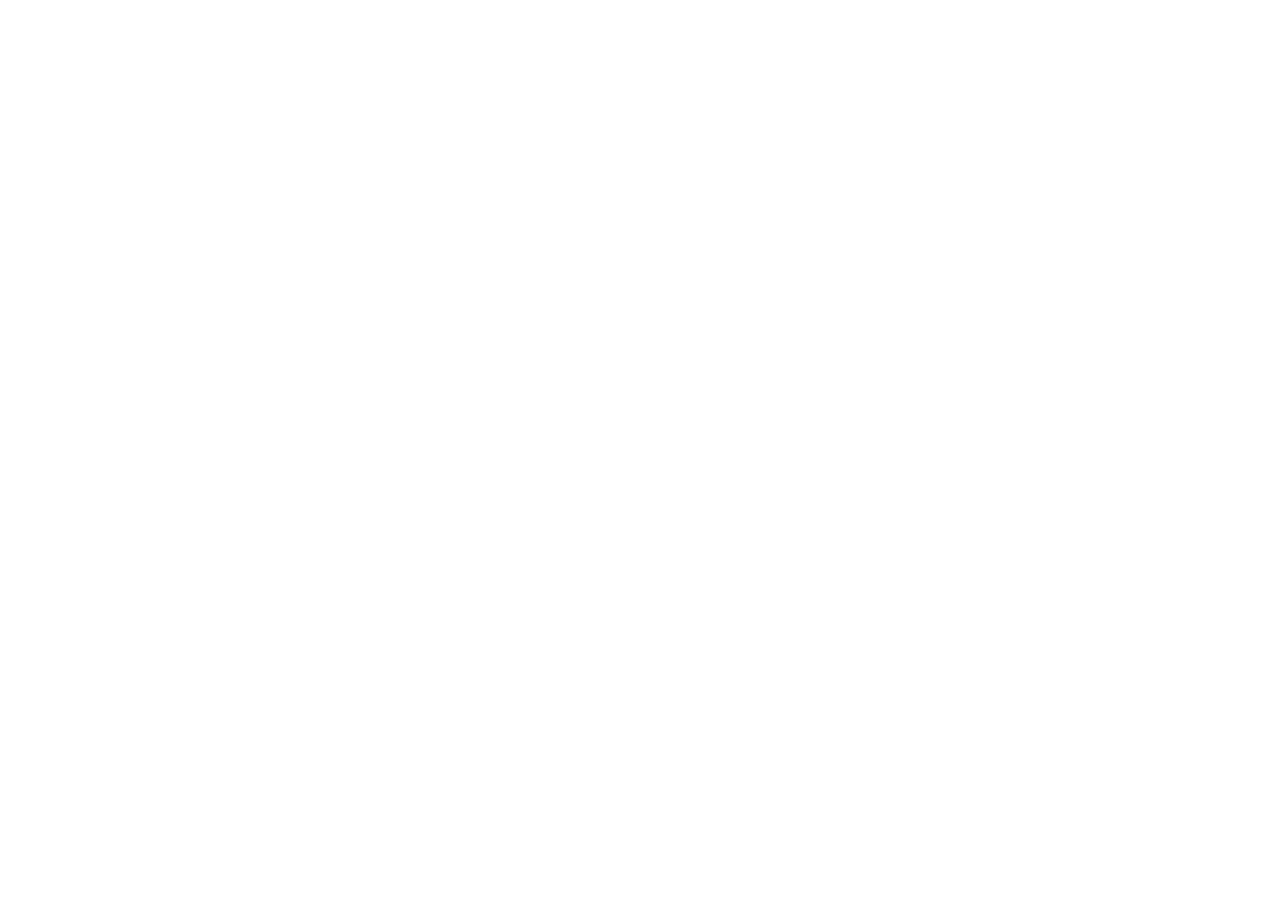
==== sign-up-form.html @ c52fcb31 "Initial commit" ====
<!doctype html>
<html lang="en">
  <head>
    <meta charset="UTF-8" />
    <meta name="viewport" content="width=device-width, initial-scale=1.0" />
    <title>Sign Up</title>
    <link rel="stylesheet" href="styles.css" />
  </head>
  <body></body>
</html>
---- styles.css ----
@font-face {
  /* https://www.joelcarrouche.com/fonts/norse */
  font-family: "norse-bold";
  src: url("fonts/Norse-Bold.woff2") format("woff2");
  font-style: normal;
  font-weight: normal;
  font-display: swap;
}
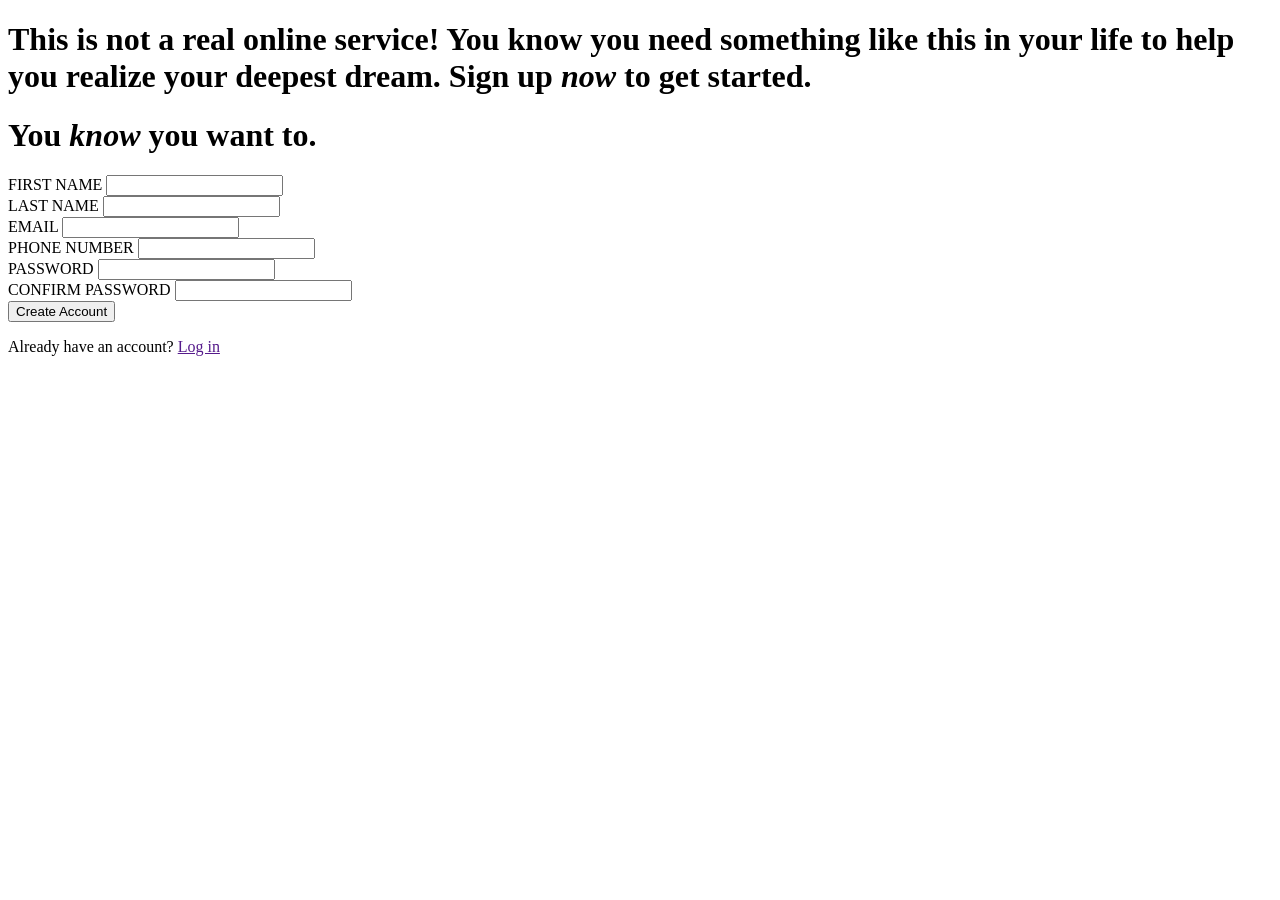
==== commit 940d0f45: "add html contents" ====
--- a/sign-up-form.html
+++ b/sign-up-form.html
@@ -6,5 +6,48 @@
     <title>Sign Up</title>
     <link rel="stylesheet" href="styles.css" />
   </head>
-  <body></body>
+  <body>
+    <header>
+      <h1>
+        This is not a real online service! You know you need something like this
+        in your life to help you realize your deepest dream. Sign up
+        <em>now</em> to get started.
+      </h1>
+      <h1>You <em>know</em> you want to.</h1>
+    </header>
+    <form id="sign-up" action="" method="get">
+      <div>
+        <label for="fname">FIRST NAME</label>
+        <input type="text" id="fname" name="first-name" required />
+      </div>
+      <div>
+        <label for="lname">LAST NAME</label>
+        <input type="text" id="lname" name="last-name" />
+      </div>
+      <div>
+        <label for="email">EMAIL</label>
+        <input type="email" id="email" name="email" required />
+      </div>
+      <div>
+        <label for="tel">PHONE NUMBER</label>
+        <input
+          type="tel"
+          id="tel"
+          name="phone-number"
+          pattern="[0-9]{10}"
+          required
+        />
+      </div>
+      <div>
+        <label for="pwd">PASSWORD</label>
+        <input type="password" name="password" id="pwd" required />
+      </div>
+      <div>
+        <label for="confirm-pwd">CONFIRM PASSWORD</label>
+        <input type="password" name="confirm-pwd" id="confirm-pwd" required />
+      </div>
+    </form>
+    <button type="submit" form="sign-up">Create Account</button>
+    <p>Already have an account? <a href="" target="_blank">Log in</a></p>
+  </body>
 </html>
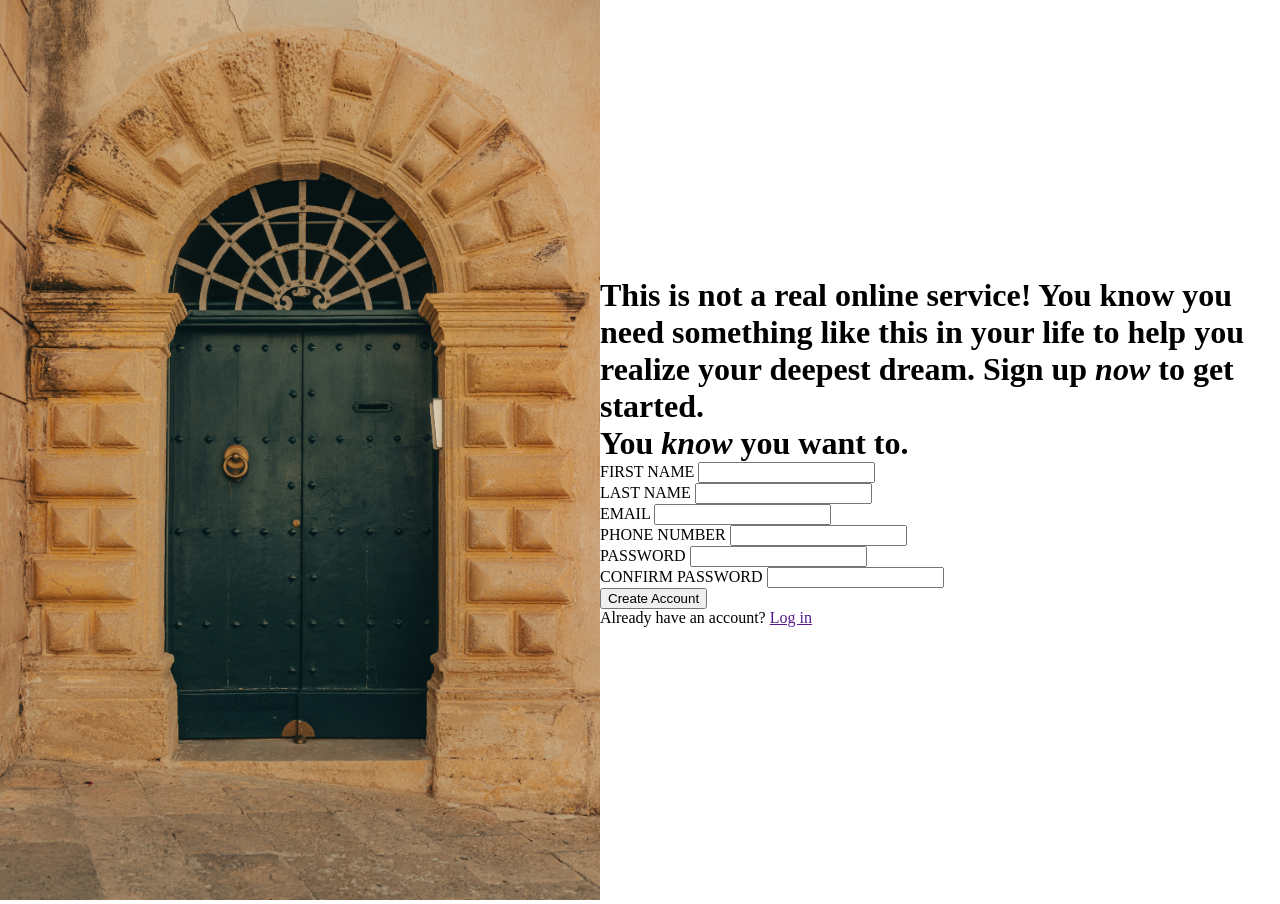
==== commit f0892a41: "add side image" ====
--- a/sign-up-form.html
+++ b/sign-up-form.html
@@ -7,47 +7,65 @@
     <link rel="stylesheet" href="styles.css" />
   </head>
   <body>
-    <header>
-      <h1>
-        This is not a real online service! You know you need something like this
-        in your life to help you realize your deepest dream. Sign up
-        <em>now</em> to get started.
-      </h1>
-      <h1>You <em>know</em> you want to.</h1>
-    </header>
-    <form id="sign-up" action="" method="get">
-      <div>
-        <label for="fname">FIRST NAME</label>
-        <input type="text" id="fname" name="first-name" required />
-      </div>
-      <div>
-        <label for="lname">LAST NAME</label>
-        <input type="text" id="lname" name="last-name" />
-      </div>
-      <div>
-        <label for="email">EMAIL</label>
-        <input type="email" id="email" name="email" required />
-      </div>
-      <div>
-        <label for="tel">PHONE NUMBER</label>
-        <input
-          type="tel"
-          id="tel"
-          name="phone-number"
-          pattern="[0-9]{10}"
-          required
+    <div class="container">
+      <div class="side-image">
+        <img
+          src="images/sir-simo-GZX8FQEV0qk-unsplash.jpg"
+          alt="pretty image of a door"
         />
       </div>
-      <div>
-        <label for="pwd">PASSWORD</label>
-        <input type="password" name="password" id="pwd" required />
+
+
+      
+      <div class="form-content">
+        <header>
+          <h1>
+            This is not a real online service! You know you need something like
+            this in your life to help you realize your deepest dream. Sign up
+            <em>now</em> to get started.
+          </h1>
+          <h1>You <em>know</em> you want to.</h1>
+        </header>
+        <form id="sign-up" action="" method="get">
+          <div>
+            <label for="fname">FIRST NAME</label>
+            <input type="text" id="fname" name="first-name" required />
+          </div>
+          <div>
+            <label for="lname">LAST NAME</label>
+            <input type="text" id="lname" name="last-name" />
+          </div>
+          <div>
+            <label for="email">EMAIL</label>
+            <input type="email" id="email" name="email" required />
+          </div>
+          <div>
+            <label for="tel">PHONE NUMBER</label>
+            <input
+              type="tel"
+              id="tel"
+              name="phone-number"
+              pattern="[0-9]{10}"
+              required
+            />
+          </div>
+          <div>
+            <label for="pwd">PASSWORD</label>
+            <input type="password" name="password" id="pwd" required />
+          </div>
+          <div>
+            <label for="confirm-pwd">CONFIRM PASSWORD</label>
+            <input
+              type="password"
+              name="confirm-pwd"
+              id="confirm-pwd"
+              required
+            />
+          </div>
+        </form>
+        <button type="submit" form="sign-up">Create Account</button>
+        <p>Already have an account? <a href="" target="_blank">Log in</a></p>
       </div>
-      <div>
-        <label for="confirm-pwd">CONFIRM PASSWORD</label>
-        <input type="password" name="confirm-pwd" id="confirm-pwd" required />
-      </div>
-    </form>
-    <button type="submit" form="sign-up">Create Account</button>
-    <p>Already have an account? <a href="" target="_blank">Log in</a></p>
+    </div>
   </body>
 </html>
--- a/styles.css
+++ b/styles.css
@@ -6,3 +6,14 @@
   font-weight: normal;
   font-display: swap;
 }
+* {
+  margin: 0;
+}
+.container {
+  display: flex;
+  align-items: center;
+}
+img {
+  
+  height: 100vh;
+}
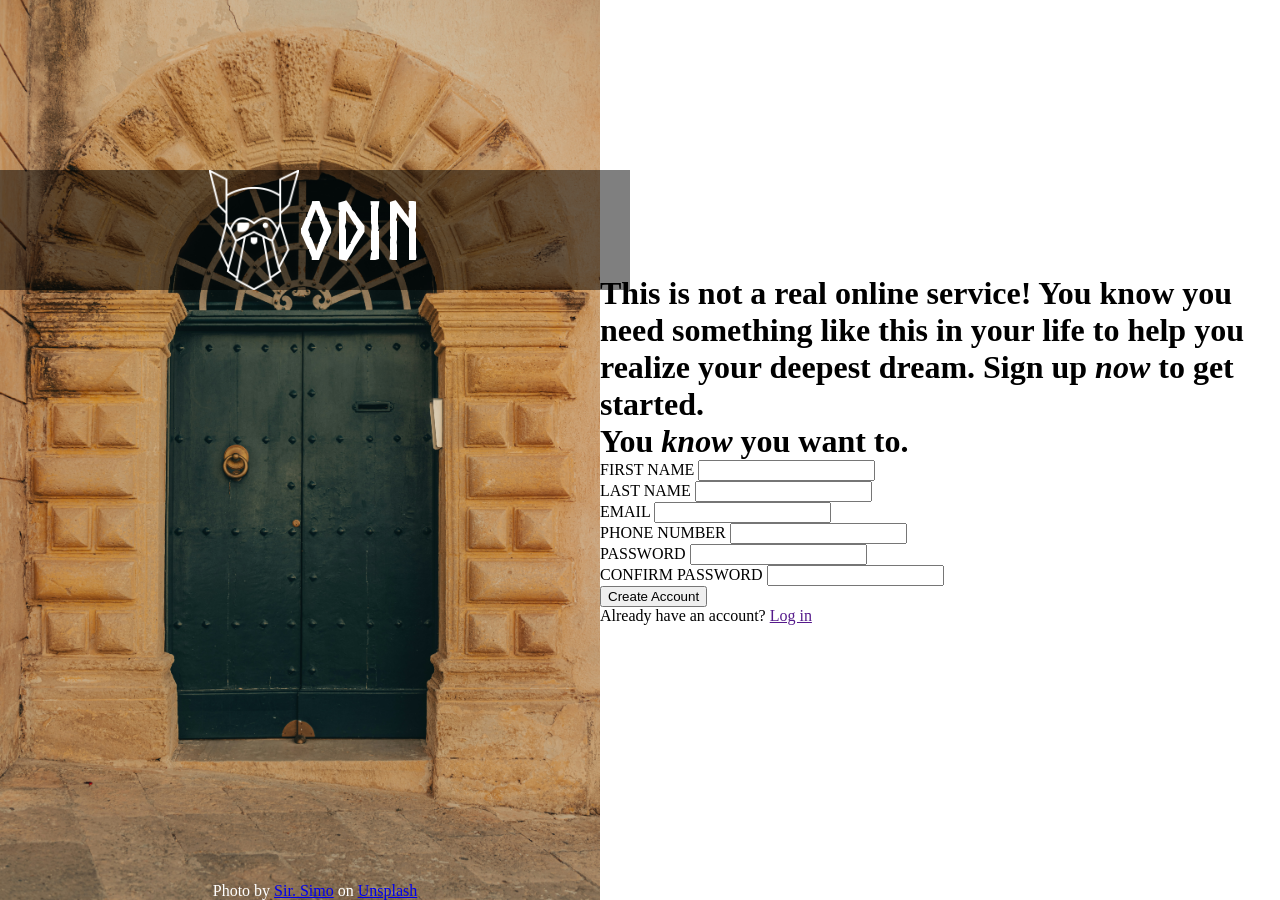
==== commit db75bd05: "add side bar styles" ====
--- a/sign-up-form.html
+++ b/sign-up-form.html
@@ -8,15 +8,23 @@
   </head>
   <body>
     <div class="container">
-      <div class="side-image">
+      <div class="side-bar">
         <img
+          class="side-image"
           src="images/sir-simo-GZX8FQEV0qk-unsplash.jpg"
           alt="pretty image of a door"
         />
+        <div class="logo">
+          <img src="images/odin-lined.png" alt="logo" />
+          <p class="logo-text">ODIN</p>
+        </div>
+        <p class="img-src">
+          Photo by&nbsp;
+          <a href="https://unsplash.com/@sirsimo" target="_blank">Sir. Simo</a
+          >&nbsp;on&nbsp;<a href="https://unsplash.com">Unsplash</a>
+        </p>
       </div>
 
-
-      
       <div class="form-content">
         <header>
           <h1>
--- a/styles.css
+++ b/styles.css
@@ -13,7 +13,36 @@
   display: flex;
   align-items: center;
 }
-img {
-  
+.side-bar {
   height: 100vh;
+  display: flex;
 }
+
+.logo {
+  display: flex;
+  align-items: center;
+  justify-content: center;
+  font-family: "norse-bold";
+  font-size: 5em;
+  background-color: rgba(0, 0, 0, 0.5);
+  width: 630px;
+  top: 5px;
+  position: absolute;
+  top: 170px;
+}
+.logo-text {
+  color: white;
+}
+.img-src {
+  display: flex;
+  align-items: center;
+  justify-content: center;
+  font-size: 1em;
+  width: 630px;
+  position: absolute;
+  bottom: 0px;
+  color: white;
+}
+.logo > img {
+  width: 90px;
+}
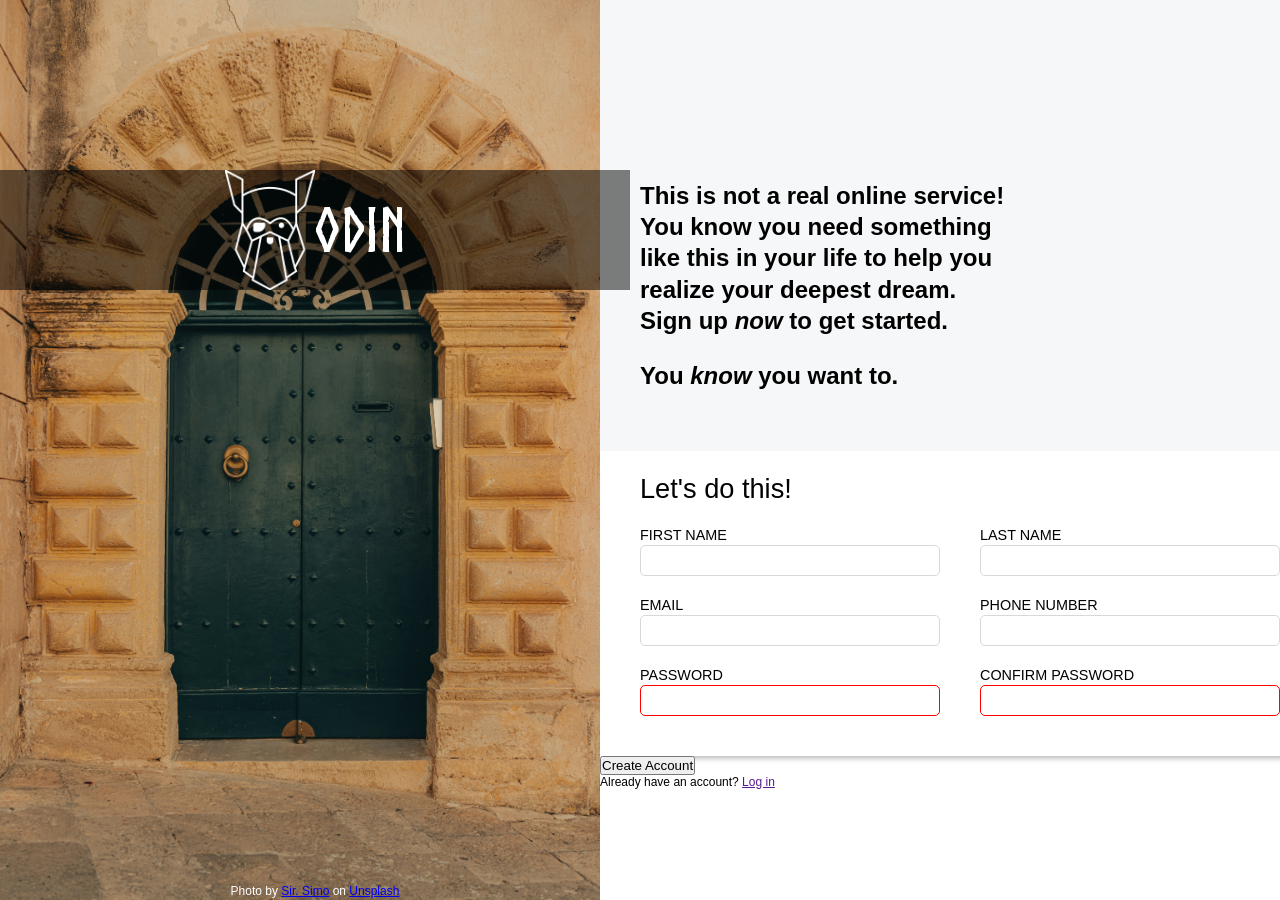
==== commit b48ab475: "add header and form styles" ====
--- a/sign-up-form.html
+++ b/sign-up-form.html
@@ -15,7 +15,7 @@
           alt="pretty image of a door"
         />
         <div class="logo">
-          <img src="images/odin-lined.png" alt="logo" />
+          <img class="odinlogo" src="images/odin-lined.png" alt="logo" />
           <p class="logo-text">ODIN</p>
         </div>
         <p class="img-src">
@@ -26,49 +26,67 @@
       </div>
 
       <div class="form-content">
-        <header>
+        <header class="header">
           <h1>
             This is not a real online service! You know you need something like
-            this in your life to help you realize your deepest dream. Sign up
-            <em>now</em> to get started.
+            this in your life to help you realize your deepest dream.
+            <p>Sign up <em>now</em> to get started.</p>
           </h1>
-          <h1>You <em>know</em> you want to.</h1>
+          <h1 class="cheeky">You <em>know</em> you want to.</h1>
         </header>
-        <form id="sign-up" action="" method="get">
-          <div>
-            <label for="fname">FIRST NAME</label>
-            <input type="text" id="fname" name="first-name" required />
-          </div>
-          <div>
-            <label for="lname">LAST NAME</label>
-            <input type="text" id="lname" name="last-name" />
-          </div>
-          <div>
-            <label for="email">EMAIL</label>
-            <input type="email" id="email" name="email" required />
-          </div>
-          <div>
-            <label for="tel">PHONE NUMBER</label>
-            <input
-              type="tel"
-              id="tel"
-              name="phone-number"
-              pattern="[0-9]{10}"
-              required
-            />
-          </div>
-          <div>
-            <label for="pwd">PASSWORD</label>
-            <input type="password" name="password" id="pwd" required />
-          </div>
-          <div>
-            <label for="confirm-pwd">CONFIRM PASSWORD</label>
-            <input
-              type="password"
-              name="confirm-pwd"
-              id="confirm-pwd"
-              required
-            />
+        <form id="sign-up" action="" method="get" class="sign-up-form">
+          <legend>Let's do this!</legend>
+          <div class="input-container">
+            <div class="name">
+              <div>
+                <label for="fname">FIRST NAME</label>
+                <input type="text" id="fname" name="first-name" required />
+              </div>
+              <div>
+                <label for="lname">LAST NAME</label>
+                <input type="text" id="lname" name="last-name" />
+              </div>
+            </div>
+            <div class="contact-info">
+              <div>
+                <label for="email">EMAIL</label>
+                <input type="email" id="email" name="email" required />
+              </div>
+              <div>
+                <label for="tel">PHONE NUMBER</label>
+                <input
+                  type="tel"
+                  id="tel"
+                  name="phone-number"
+                  pattern="[0-9]{10}"
+                  required
+                />
+              </div>
+            </div>
+            <div class="password">
+              <div>
+                <label for="pwd">PASSWORD</label>
+                <input
+                  type="password"
+                  name="password"
+                  id="pwd"
+                  pattern=".{8,}"
+                  title="Minimum 8 characters"
+                  required
+                />
+              </div>
+              <div>
+                <label for="confirm-pwd">CONFIRM PASSWORD</label>
+                <input
+                  type="password"
+                  name="confirm-pwd"
+                  id="confirm-pwd"
+                  pattern=".{8,}"
+                  title="Minimum 8 characters"
+                  required
+                />
+              </div>
+            </div>
           </div>
         </form>
         <button type="submit" form="sign-up">Create Account</button>
--- a/styles.css
+++ b/styles.css
@@ -8,13 +8,20 @@
 }
 * {
   margin: 0;
+  padding: 0;
+  box-sizing: border-box;
+}
+body {
+  font-family: "Helvetica", "Arial", sans-serif;
+  font-size: 12px;
+  line-height: 1.3;
 }
 .container {
   display: flex;
-  align-items: center;
 }
 .side-bar {
   height: 100vh;
+  position: relative;
   display: flex;
 }
 
@@ -25,7 +32,7 @@
   font-family: "norse-bold";
   font-size: 5em;
   background-color: rgba(0, 0, 0, 0.5);
-  width: 630px;
+  width: 630px; /*figure out a fix */
   top: 5px;
   position: absolute;
   top: 170px;
@@ -46,3 +53,68 @@
 .logo > img {
   width: 90px;
 }
+
+.header {
+  background-color: #f6f7f8;
+  padding: 40px;
+  padding-bottom: 60px;
+  padding-top: 180px;
+}
+h1 {
+  width: min(75ch, 60%);
+}
+.cheeky {
+  margin-top: 24px;
+}
+.sign-up-form {
+  box-shadow: 0 8px 6px -6px rgba(0, 0, 0, 0.3);
+  padding: 40px;
+  padding-top: 20px;
+  display: flex;
+  flex-direction: column;
+  gap: 20px;
+  font-size: 1.2em;
+}
+.sign-up-form > legend {
+  font-size: 1.7rem;
+}
+.input-container {
+  display: flex;
+  flex-direction: column;
+  gap: 20px;
+}
+.name {
+  display: flex;
+  gap: 40px;
+}
+.contact-info {
+  display: flex;
+  gap: 40px;
+}
+.password {
+  display: flex;
+  gap: 40px;
+}
+label,
+input {
+  display: flex;
+}
+
+.sign-up-form input[type="text"],
+.sign-up-form input[type="email"],
+.sign-up-form input[type="tel"],
+.sign-up-form input[type="password"] {
+  padding: 7px;
+  border-radius: 5px;
+  border: 1px solid #d6d9dc;
+  width: 300px;
+}
+.sign-up-form input:focus {
+  border: 1px solid #0066cc;
+  background-color: #f0f7ff;
+  outline: none;
+}
+.sign-up-form input[type="password"]:invalid {
+  border: 1px solid red;
+  outline: none;
+}
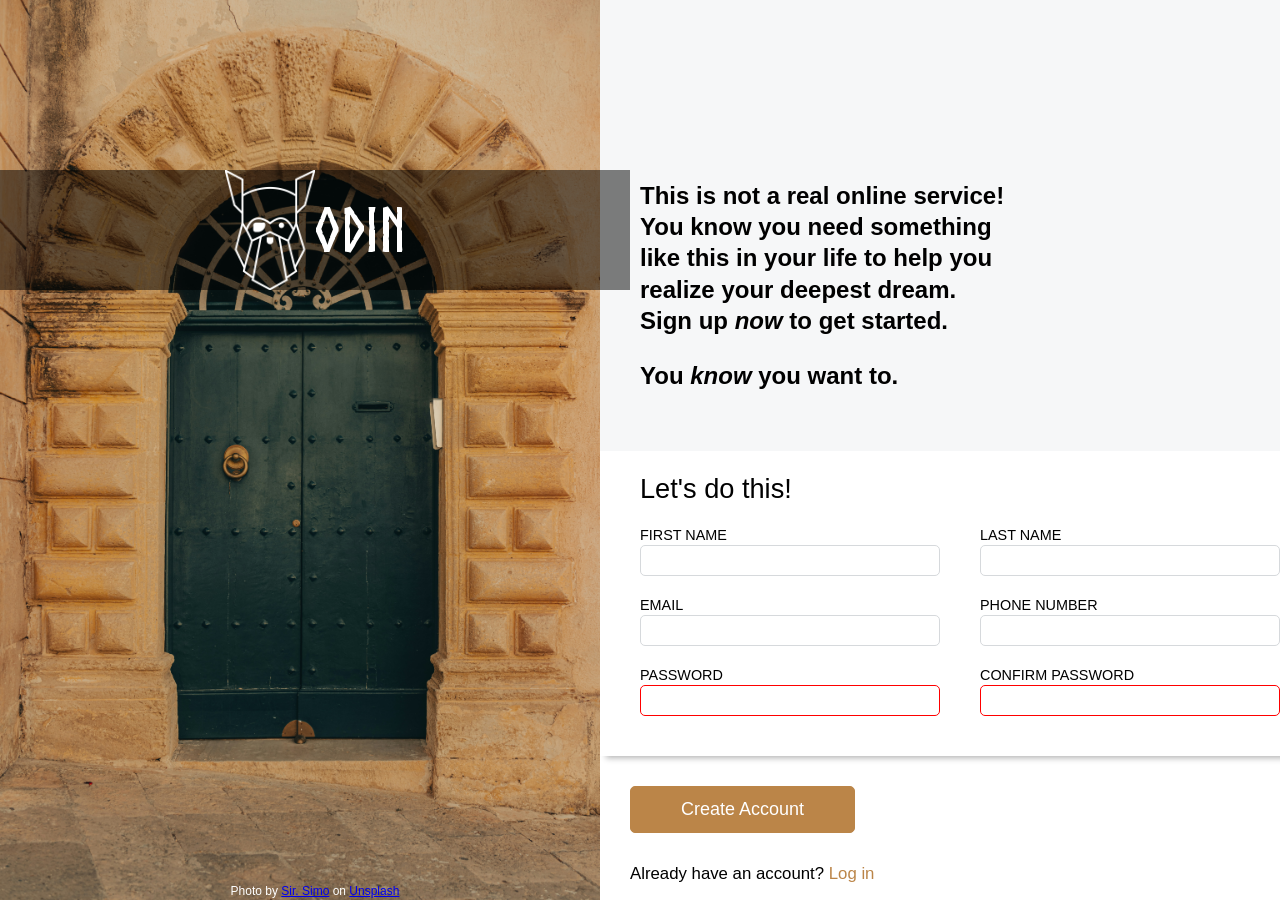
==== commit b33aa14e: "add button style" ====
--- a/sign-up-form.html
+++ b/sign-up-form.html
@@ -89,8 +89,12 @@
             </div>
           </div>
         </form>
-        <button type="submit" form="sign-up">Create Account</button>
-        <p>Already have an account? <a href="" target="_blank">Log in</a></p>
+        <button type="submit" form="sign-up" class="sign-up-btn">
+          Create Account
+        </button>
+        <p class="login">
+          Already have an account? <a href="" target="_blank">Log in</a>
+        </p>
       </div>
     </div>
   </body>
--- a/styles.css
+++ b/styles.css
@@ -118,3 +118,22 @@
   border: 1px solid red;
   outline: none;
 }
+
+.sign-up-btn {
+  margin: 30px;
+  padding: 12px 50px;
+  border-radius: 5px;
+  border: 1px solid #bb8548;
+  background-color: #bb8548;
+  cursor: pointer;
+  font-size: 1.5em;
+  color: white;
+}
+.login {
+  margin-left: 30px;
+  font-size: 1.4em;
+}
+.login > a {
+  color: #bb8548;
+  text-decoration: none;
+}
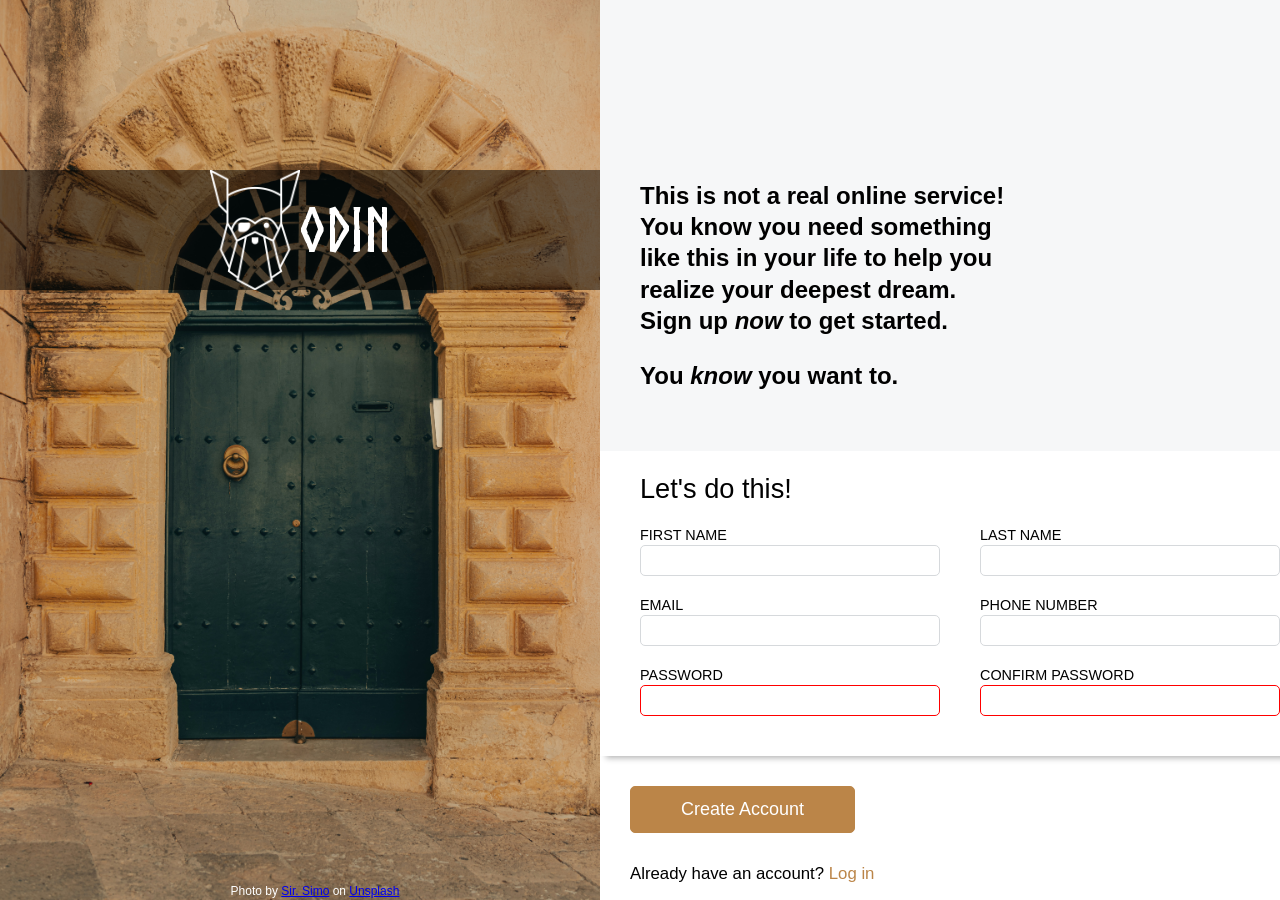
==== commit 9fb64137: "fix logo overflow" ====
--- a/sign-up-form.html
+++ b/sign-up-form.html
@@ -18,10 +18,12 @@
           <img class="odinlogo" src="images/odin-lined.png" alt="logo" />
           <p class="logo-text">ODIN</p>
         </div>
-        <p class="img-src">
+        <p class="img-credit">
           Photo by&nbsp;
           <a href="https://unsplash.com/@sirsimo" target="_blank">Sir. Simo</a
-          >&nbsp;on&nbsp;<a href="https://unsplash.com">Unsplash</a>
+          >&nbsp;on&nbsp;<a href="https://unsplash.com" target="_blank"
+            >Unsplash</a
+          >
         </p>
       </div>
 
--- a/styles.css
+++ b/styles.css
@@ -21,8 +21,9 @@
 }
 .side-bar {
   height: 100vh;
+  width: auto;
+  display: flex;
   position: relative;
-  display: flex;
 }
 
 .logo {
@@ -32,7 +33,7 @@
   font-family: "norse-bold";
   font-size: 5em;
   background-color: rgba(0, 0, 0, 0.5);
-  width: 630px; /*figure out a fix */
+  width: 100%;
   top: 5px;
   position: absolute;
   top: 170px;
@@ -40,7 +41,7 @@
 .logo-text {
   color: white;
 }
-.img-src {
+.img-credit {
   display: flex;
   align-items: center;
   justify-content: center;
@@ -48,6 +49,9 @@
   width: 630px;
   position: absolute;
   bottom: 0px;
+  color: white;
+}
+.img-credit > a:visited {
   color: white;
 }
 .logo > img {
@@ -64,6 +68,7 @@
   width: min(75ch, 60%);
 }
 .cheeky {
+  /*space between the header text*/
   margin-top: 24px;
 }
 .sign-up-form {
